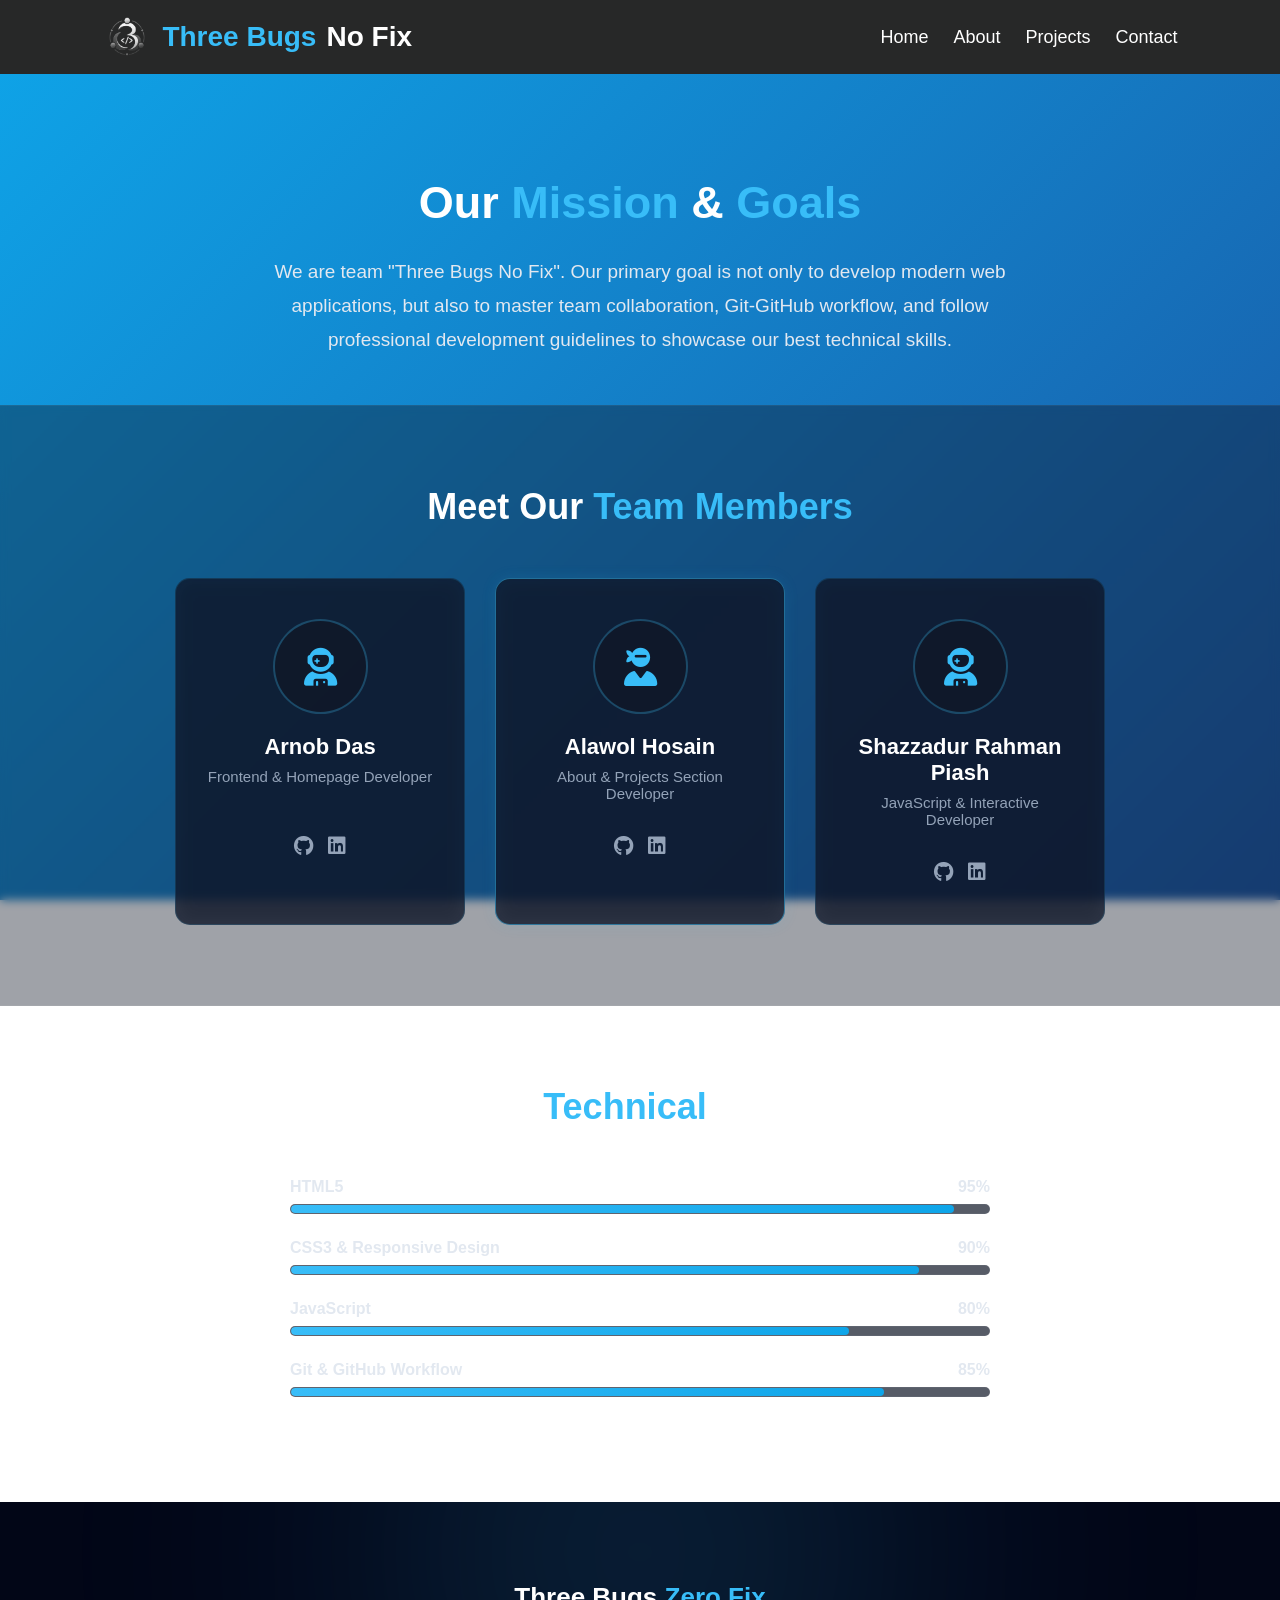
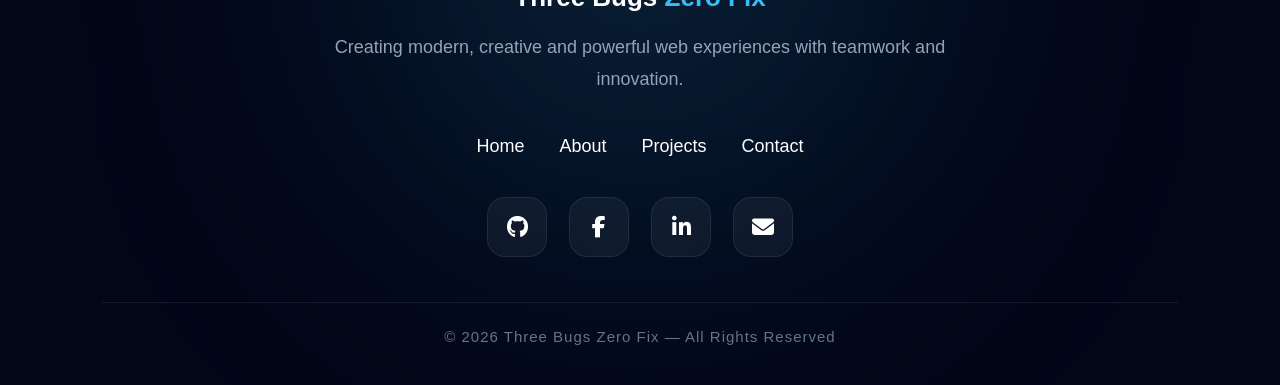
==== about.html @ 26a6f818 "about section create and header section fixed in window and link github profile in footer section, m" ====
<!doctype html>
<html lang="en">
  <head>
    <meta charset="UTF-8" />
    <meta name="viewport" content="width=device-width, initial-scale=1.0" />
    <title>Three Bugs Zero Fix</title>

    <link rel="stylesheet" href="/css/style.css" />

    <!--Font Awesome add-->
    <link
      rel="stylesheet"
      href="https://cdnjs.cloudflare.com/ajax/libs/font-awesome/6.5.2/css/all.min.css"
    />
  </head>
  <body class="about-page-body">
    <nav class="navbar">
      <div class="logo">
        <img src="images/team-logo.jpg" alt="Logo" /> Three Bugs
        <span class="accent">No Fix</span>
      </div>
      <ul class="nav-links" id="navLinks">
        <li><a href="index.html">Home</a></li>
        <li><a href="about.html" class="about-active">About</a></li>
        <li><a href="projects.html">Projects</a></li>
        <li><a href="contact.html">Contact</a></li>
      </ul>
      <div class="menu-btn" id="menuBtn">
        <i class="fas fa-bars"></i>
      </div>
    </nav>

    <section class="about-hero-section">
      <div class="about-hero-content">
        <h1>Our <span>Mission</span> & <span>Goals</span></h1>
        <p>
          We are team "Three Bugs No Fix". Our primary goal is not only to
          develop modern web applications, but also to master team
          collaboration, Git-GitHub workflow, and follow professional
          development guidelines to showcase our best technical skills.
        </p>
      </div>
    </section>

    <section class="about-team-section">
      <h2 class="about-section-title">Meet Our <span>Team Members</span></h2>
      <div class="about-team-container">
        <div class="about-member-card">
          <div class="about-member-img">
            <i class="fas fa-user-astronaut"></i>
          </div>
          <h3>Arnob Das</h3>
          <p class="about-role">Frontend & Homepage Developer</p>
          <div class="about-member-social">
            <a href="https://github.com/code-silence" target="_blank"
              ><i class="fab fa-github"></i
            ></a>
            <a href="https://linkedin.com/in/your-arnob-profile" target="_blank"
              ><i class="fab fa-linkedin"></i
            ></a>
          </div>
        </div>

        <div class="about-member-card about-highlight-card">
          <div class="about-member-img">
            <i class="fas fa-user-ninja"></i>
          </div>
          <h3>Alawol Hosain</h3>
          <p class="about-role">About & Projects Section Developer</p>
          <div class="about-member-social">
            <a href="https://github.com/alawoldiu" target="_blank"
              ><i class="fab fa-github"></i
            ></a>
            <a
              href="https://linkedin.com/in/your-alawol-profile"
              target="_blank"
              ><i class="fab fa-linkedin"></i
            ></a>
          </div>
        </div>

        <div class="about-member-card">
          <div class="about-member-img">
            <i class="fas fa-user-astronaut"></i>
          </div>
          <h3>Shazzadur Rahman Piash</h3>
          <p class="about-role">JavaScript & Interactive Developer</p>
          <div class="about-member-social">
            <a href="https://github.com/Piash123456" target="_blank"
              ><i class="fab fa-github"></i>
            </a>
            <a href="https://linkedin.com/in/your-piash-profile" target="_blank"
              ><i class="fab fa-linkedin"></i
            ></a>
          </div>
        </div>
      </div>
    </section>

    <section class="about-skills-section">
      <h2 class="about-section-title">Our <span>Technical</span> Skills</h2>
      <div class="about-skills-container">
        <div class="about-skill-box">
          <div class="about-skill-info">
            <span>HTML5</span>
            <span>95%</span>
          </div>
          <div class="about-skill-bar">
            <span class="about-html-bar"></span>
          </div>
        </div>

        <div class="about-skill-box">
          <div class="about-skill-info">
            <span>CSS3 & Responsive Design</span>
            <span>90%</span>
          </div>
          <div class="about-skill-bar"><span class="about-css-bar"></span></div>
        </div>

        <div class="about-skill-box">
          <div class="about-skill-info">
            <span>JavaScript</span>
            <span>80%</span>
          </div>
          <div class="about-skill-bar"><span class="about-js-bar"></span></div>
        </div>

        <div class="about-skill-box">
          <div class="about-skill-info">
            <span>Git & GitHub Workflow</span>
            <span>85%</span>
          </div>
          <div class="about-skill-bar"><span class="about-git-bar"></span></div>
        </div>
      </div>
    </section>

    <footer class="footer">
      <div class="footer-glow"></div>

      <div class="footer-container">
        <div class="footer-brand">
          <h3>Three Bugs <span>Zero Fix</span></h3>

          <p>
            Creating modern, creative and powerful web experiences with teamwork
            and innovation.
          </p>
        </div>

        <div class="footer-nav">
          <a href="/index.html">Home</a>
          <a href="/about.html">About</a>
          <a href="/projects.html">Projects</a>
          <a href="/contact.html">Contact</a>
        </div>

        <div class="footer-social">
          <a href="https://github.com/Three-Bugs-Zero-Fix"
            ><i class="fa-brands fa-github"></i
          ></a>

          <a href="#"><i class="fa-brands fa-facebook-f"></i></a>

          <a href="#"><i class="fa-brands fa-linkedin-in"></i></a>

          <a href="#"><i class="fa-solid fa-envelope"></i></a>
        </div>

        <div class="footer-bottom">
          <p>© 2026 Three Bugs Zero Fix — All Rights Reserved</p>
        </div>
      </div>
    </footer>

    <script src="js/script.js"></script>
  </body>
</html>
---- css/style.css ----
/* Reset */

* {
  margin: 0;
  padding: 0;
  box-sizing: border-box;
  font-family: Arial, Helvetica, sans-serif;
}

body {
  background: #0f172a;
  color: white;
}

/* Navbar */

.navbar {
  display: flex;
  justify-content: space-between;
  align-items: center;
  padding: 12px 8%;
  background: #272828;
  position: fixed;
  top: 0;
  left: 0;
  width: 100%;
  z-index: 1000;
}

.logo {
  display: flex;
  align-items: center;
  gap: 10px;
  font-size: 28px;
  font-weight: bold;
  color: #38bdf8;
}

.logo .accent {
  color: white;
}

.logo img {
  height: 50px;
  width: 50px;
  object-fit: contain;
  border-radius: 50%;
  mix-blend-mode: screen;
}

.nav-links {
  display: flex;
  list-style: none;
  gap: 25px;
}

.nav-links a {
  text-decoration: none;
  color: white;
  font-size: 18px;
  transition: 0.3s;
}

.nav-links a:hover {
  color: #38bdf8;
}

.menu-btn {
  display: none;
  font-size: 25px;
  cursor: pointer;
  color: white;
  background: #0f172a;
  border: 1px solid rgba(255, 255, 255, 0.12);
  border-radius: 10px;
  padding: 10px 14px;
  transition:
    background 0.3s,
    transform 0.2s;
}

/* Responsive phone/mobile view */
@media (max-width: 768px) {
  .navbar {
    flex-wrap: wrap;
    justify-content: space-between;
    gap: 15px;
    padding: 16px 5%;
  }

  .logo {
    font-size: 22px;
  }

  .logo img {
    height: 40px;
    width: 40px;
  }

  .menu-btn {
    display: block;
  }

  .nav-links {
    position: absolute;
    top: 72px;
    left: 0;
    right: 0;
    display: none;
    flex-direction: column;
    align-items: center;
    gap: 12px;
    background: #111827;
    padding: 16px 0 20px;
    border-top: 1px solid rgba(255, 255, 255, 0.08);
    z-index: 10;
  }

  .nav-links.active {
    display: flex;
  }

  .nav-links li {
    width: 100%;
    text-align: center;
  }

  .nav-links a {
    font-size: 20px;
    padding: 10px 24px;
    width: 100%;
    display: block;
  }
}

@media (max-width: 480px) {
  .navbar {
    padding: 14px 4%;
  }

  .logo {
    font-size: 20px;
  }

  .nav-links a {
    font-size: 18px;
    padding: 10px 18px;
  }
}

/* Hero Section */

.hero {
  position: relative;
  height: 100vh;

  background: linear-gradient(-45deg, #0f172a, #111827, #1e3a8a, #0ea5e9);

  background-size: 400% 400%;
  animation: gradientBG 12s ease infinite;

  display: flex;
  justify-content: center;
  align-items: center;
  text-align: center;

  padding: calc(60px + 12vh) 8% 40px;
  overflow: hidden;
}

/* Animated Gradient */

@keyframes gradientBG {
  0% {
    background-position: 0% 50%;
  }

  50% {
    background-position: 100% 50%;
  }

  100% {
    background-position: 0% 50%;
  }
}

/* Content */

.hero-content {
  position: relative;
  z-index: 2;
  max-width: 850px;
}

.hero-content h1 {
  font-size: 65px;
  margin-bottom: 20px;
  line-height: 1.2;
}

.hero-content h1 span {
  color: #38bdf8;
}

.typing-text {
  font-size: 30px;
  color: #facc15;
  height: 40px;
  margin-bottom: 25px;
  font-weight: bold;
}

.hero-content p {
  font-size: 20px;
  line-height: 1.8;
  color: #e2e8f0;
  margin-bottom: 35px;
}

/* Buttons */

.hero-buttons {
  display: flex;
  justify-content: center;
  gap: 20px;
  flex-wrap: wrap;
}

.btn-primary,
.btn-secondary {
  padding: 14px 32px;
  font-size: 18px;
  border-radius: 10px;
  cursor: pointer;
  transition: 0.3s;
  font-weight: bold;
}

.btn-primary {
  border: none;
  background: #38bdf8;
  color: white;
}

.btn-primary:hover {
  background: #0284c7;
  transform: translateY(-5px);
}

.btn-secondary {
  background: transparent;
  border: 2px solid #38bdf8;
  color: #38bdf8;
}

.btn-secondary:hover {
  background: #38bdf8;
  color: white;
  transform: translateY(-5px);
}

/* Mobile Responsive */

@media (max-width: 768px) {
  .hero-content h1 {
    font-size: 42px;
  }

  .typing-text {
    font-size: 24px;
  }

  .hero-content p {
    font-size: 17px;
  }

  .hero-buttons {
    flex-direction: column;
    align-items: center;
  }
}

@media (max-width: 480px) {
  .hero-content h1 {
    font-size: 34px;
  }

  .typing-text {
    font-size: 20px;
  }

  .hero-content p {
    font-size: 15px;
  }

  .btn-primary,
  .btn-secondary {
    width: 100%;
    max-width: 280px;
  }
}

/* Smooth Scroll */

html {
  scroll-behavior: smooth;
}

/* Better Responsive Layout */

@media (max-width: 992px) {
  .hero-content h1 {
    font-size: 50px;
  }

  .hero-content p {
    font-size: 18px;
  }
}

@media (max-width: 768px) {
  .hero {
    padding-top: 120px;
    padding-bottom: 80px;
  }

  .hero-content h1 {
    font-size: 40px;
  }

  .typing-text {
    font-size: 24px;
  }

  .hero-content p {
    font-size: 16px;
  }

  .hero-buttons {
    flex-direction: column;
    align-items: center;
  }

  .btn-primary,
  .btn-secondary {
    width: 250px;
  }
}

@media (max-width: 480px) {
  .hero-content h1 {
    font-size: 32px;
  }

  .typing-text {
    font-size: 20px;
  }

  .hero-content p {
    font-size: 15px;
  }

  .btn-primary,
  .btn-secondary {
    width: 100%;
  }
}

/* Footer  */

.footer {
  position: relative;

  overflow: hidden;

  background: #020617;

  padding: 80px 8% 40px;
}

/* Glow Background */

.footer-glow {
  position: absolute;

  width: 500px;
  height: 500px;

  background: rgba(56, 189, 248, 0.18);

  filter: blur(140px);

  top: -200px;
  left: 50%;

  transform: translateX(-50%);

  border-radius: 50%;
}

/* Container */

.footer-container {
  position: relative;

  z-index: 2;

  text-align: center;
}

/* Brand */

.footer-brand h3 {
  font-size: 26px;

  margin-bottom: 18px;

  color: white;
}

.footer-brand span {
  color: #38bdf8;
}

.footer-brand p {
  max-width: 700px;

  margin: auto;

  color: #94a3b8;

  line-height: 1.8;

  font-size: 18px;

  margin-bottom: 40px;
}

/* Navigation */

.footer-nav {
  display: flex;

  justify-content: center;

  gap: 35px;

  flex-wrap: wrap;

  margin-bottom: 40px;
}

.footer-nav a {
  position: relative;

  text-decoration: none;

  color: white;

  font-size: 18px;

  transition: 0.3s;
}

/* Underline Hover */

.footer-nav a::after {
  content: "";

  position: absolute;

  left: 0;
  bottom: -6px;

  width: 0%;

  height: 2px;

  background: #38bdf8;

  transition: 0.3s;
}

.footer-nav a:hover {
  color: #38bdf8;
}

.footer-nav a:hover::after {
  width: 100%;
}

/* Social Icons */

.footer-social {
  display: flex;

  justify-content: center;

  gap: 22px;

  margin-bottom: 45px;
}

.footer-social a {
  width: 60px;
  height: 60px;

  display: flex;

  align-items: center;

  justify-content: center;

  text-decoration: none;

  border-radius: 18px;

  background: rgba(255, 255, 255, 0.05);

  border: 1px solid rgba(255, 255, 255, 0.08);

  color: white;

  font-size: 22px;

  backdrop-filter: blur(12px);

  transition: 0.35s;
}

/* Hover Effect */

.footer-social a:hover {
  transform: translateY(-10px) rotate(5deg);

  background: #38bdf8;

  box-shadow: 0 0 25px rgba(56, 189, 248, 0.6);
}

/* Bottom */

.footer-bottom {
  border-top: 1px solid rgba(255, 255, 255, 0.08);

  padding-top: 25px;
}

.footer-bottom p {
  color: #64748b;

  font-size: 15px;

  letter-spacing: 1px;
}

/* Responsive */

@media (max-width: 768px) {
  .footer-brand h2 {
    font-size: 36px;
  }

  .footer-brand p {
    font-size: 16px;
  }

  .footer-nav {
    gap: 20px;
  }

  .footer-social a {
    width: 52px;
    height: 52px;

    font-size: 20px;
  }
}

/* Contact Section */

.contact {
  padding: calc(60px + 12vh) 8% 40px;
  background: linear-gradient(-45deg, #0f172a, #111827, #1e3a8a, #0ea5e9);
  background-size: 400% 400%;
  animation: gradientBG 12s ease infinite;
  min-height: 100vh;
  display: flex;
  justify-content: center;
  align-items: center;
  text-align: center;
}

.contact-content {
  max-width: 600px;
  width: 100%;
}

.contact-content h1 {
  font-size: 48px;
  margin-bottom: 40px;
  line-height: 1.2;
  color: white;
}

.contact-content h1 span {
  color: #38bdf8;
}

.contact-form {
  background: rgba(17, 24, 39, 0.9);
  padding: 40px;
  border-radius: 15px;
  box-shadow: 0 10px 30px rgba(0, 0, 0, 0.3);
  backdrop-filter: blur(10px);
}

.form-group {
  margin-bottom: 25px;
  text-align: left;
}

.form-group label {
  display: block;
  margin-bottom: 8px;
  font-size: 16px;
  color: #e2e8f0;
  font-weight: bold;
}

.form-group input,
.form-group textarea {
  width: 100%;
  padding: 12px 15px;
  border: 2px solid rgba(56, 189, 248, 0.3);
  border-radius: 8px;
  background: rgba(15, 23, 42, 0.8);
  color: white;
  font-size: 16px;
  transition:
    border-color 0.3s,
    box-shadow 0.3s;
}

.form-group input:focus,
.form-group textarea:focus {
  outline: none;
  border-color: #38bdf8;
  box-shadow: 0 0 10px rgba(56, 189, 248, 0.5);
}

.form-group textarea {
  resize: vertical;
  min-height: 120px;
}

.submit-btn {
  width: 100%;
  padding: 14px 32px;
  font-size: 18px;
  border: none;
  border-radius: 10px;
  background: #38bdf8;
  color: white;
  cursor: pointer;
  transition:
    background 0.3s,
    transform 0.2s;
  font-weight: bold;
  margin-top: 10px;
}

.submit-btn:hover {
  background: #0284c7;
  transform: translateY(-3px);
}

/* Mobile Responsive for Contact page*/

@media (max-width: 768px) {
  .contact {
    padding: 60px 5%;
  }

  .contact-content h1 {
    font-size: 36px;
  }

  .contact-form {
    padding: 30px 20px;
  }
}

@media (max-width: 480px) {
  .contact-content h1 {
    font-size: 28px;
  }

  .contact-form {
    padding: 25px 15px;
  }

  .form-group input,
  .form-group textarea {
    font-size: 16px;
    /* Prevent zoom on iOS */
  }
}

/* ==========================================================================
   About Page Specific Styles (Added by Member 2 - Alawol) - MATCHED
   ========================================================================== */

body.about-page-body {
  background: linear-gradient(-45deg, #0ea5e9, #0f172a, #1e3a8a, #0ea5e9);
  background-size: 400% 400%;
  animation: aboutPageGlow 10s ease infinite;
  background-attachment: fixed;
}

/* Custom keyframe for About smooth background loop */
@keyframes aboutPageGlow {
  0% {
    background-position: 0% 50%;
  }
  50% {
    background-position: 100% 50%;
  }
  100% {
    background-position: 0% 50%;
  }
}

/* About Hero / Mission Section (Fully transparent to show body BG) */
.about-hero-section {
  position: relative;
  min-height: 45vh;
  background: transparent;
  display: flex;
  justify-content: center;
  align-items: center;
  text-align: center;
  padding: calc(60px + 12vh) 8% 40px;
}

.about-hero-content {
  max-width: 800px;
  margin: 0 auto;
}

.about-hero-content h1 {
  font-size: 45px;
  margin-bottom: 25px;
  line-height: 1.2;
  color: white;
}

.about-hero-content h1 span {
  color: #38bdf8;
}

.about-hero-content p {
  font-size: 19px;
  line-height: 1.8;
  color: #e2e8f0;
}

/* Common Section Title */
.about-section-title {
  font-size: 36px;
  text-align: center;
  margin-bottom: 50px;
  color: white;
}

.about-section-title span {
  color: #38bdf8;
}

/* Team Section (Semi-transparent glassmorphism style) */
.about-team-section {
  padding: 80px 8%;
  background: rgba(17, 24, 39, 0.4);
  backdrop-filter: blur(5px);
  border-top: 1px solid rgba(255, 255, 255, 0.05);
  border-bottom: 1px solid rgba(255, 255, 255, 0.05);
}

.about-team-container {
  display: flex;
  justify-content: center;
  gap: 30px;
  flex-wrap: wrap;
  max-width: 1200px;
  margin: 0 auto;
}

.about-member-card {
  background: rgba(15, 23, 42, 0.75);
  border: 1px solid rgba(56, 189, 248, 0.15);
  border-radius: 15px;
  padding: 40px 30px;
  text-align: center;
  width: 290px;
  backdrop-filter: blur(10px);
  transition:
    transform 0.3s,
    box-shadow 0.3s,
    border-color 0.3s;
}

.about-member-card:hover {
  transform: translateY(-8px);
  box-shadow: 0 10px 25px rgba(56, 189, 248, 0.25);
  border-color: #38bdf8;
}

/* Highlight Member 2 (Alawol) Card */
.about-highlight-card {
  border-color: rgba(56, 189, 248, 0.5);
  box-shadow: 0 0 15px rgba(56, 189, 248, 0.1);
}

.about-member-img {
  width: 95px;
  height: 95px;
  background: rgba(17, 24, 39, 0.8);
  border-radius: 50%;
  margin: 0 auto 20px;
  display: flex;
  align-items: center;
  justify-content: center;
  font-size: 38px;
  color: #38bdf8;
  border: 2px solid rgba(56, 189, 248, 0.3);
}

.about-member-card h3 {
  font-size: 22px;
  margin-bottom: 8px;
  color: white;
}

.about-role {
  color: #94a3b8;
  font-size: 15px;
  margin-bottom: 25px;
  height: 42px;
}

.about-member-social {
  display: flex;
  justify-content: center;
  gap: 15px;
}

.about-member-social a {
  color: #94a3b8;
  font-size: 20px;
  transition: 0.3s;
}

.about-member-social a:hover {
  color: #38bdf8;
  transform: scale(1.1);
}

/* Skills Section (Fully transparent) */
.about-skills-section {
  padding: 80px 8%;
  background: transparent;
}

.about-skills-container {
  max-width: 700px;
  margin: 0 auto;
}

.about-skill-box {
  margin-bottom: 25px;
}

.about-skill-info {
  display: flex;
  justify-content: space-between;
  margin-bottom: 8px;
  font-size: 16px;
  font-weight: bold;
  color: #e2e8f0;
}

.about-skill-bar {
  width: 100%;
  height: 10px;
  background: rgba(17, 24, 39, 0.7);
  border-radius: 5px;
  overflow: hidden;
  border: 1px solid rgba(255, 255, 255, 0.05);
}

.about-skill-bar span {
  display: block;
  height: 100%;
  background: linear-gradient(90deg, #38bdf8, #0ea5e9);
  border-radius: 5px;
}

/* Skills Individual Widths */
.about-html-bar {
  width: 95%;
}
.about-css-bar {
  width: 90%;
}
.about-js-bar {
  width: 80%;
}
.about-git-bar {
  width: 85%;
}

/* Responsive Adjustments for About Page */
@media (max-width: 768px) {
  .about-hero-section {
    padding-top: 100px;
    padding-bottom: 40px;
    min-height: auto;
  }
  .about-hero-content h1 {
    font-size: 36px;
  }
  .about-hero-content p {
    font-size: 16px;
  }
  .about-section-title {
    font-size: 28px;
  }
  .about-member-card {
    width: 100%;
    max-width: 320px;
  }
}

@media (max-width: 480px) {
  .about-hero-content h1 {
    font-size: 30px;
  }
}
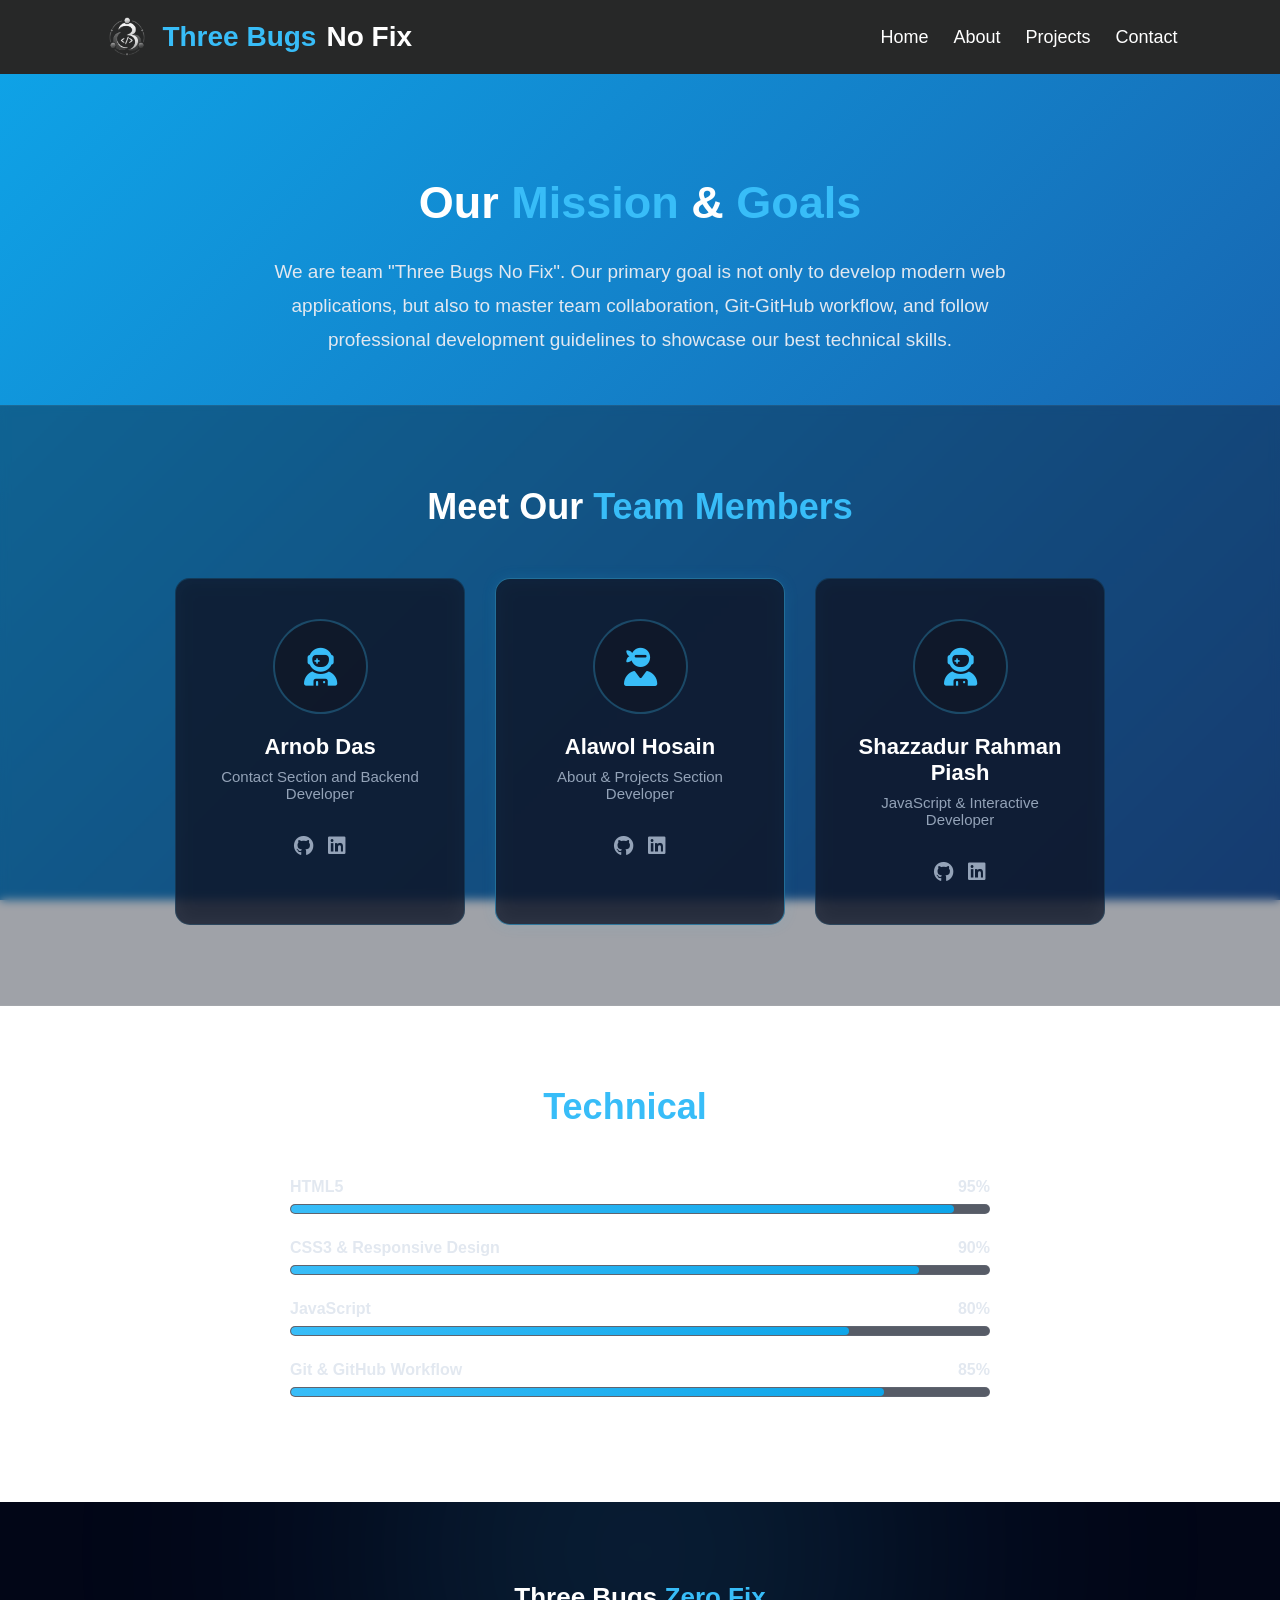
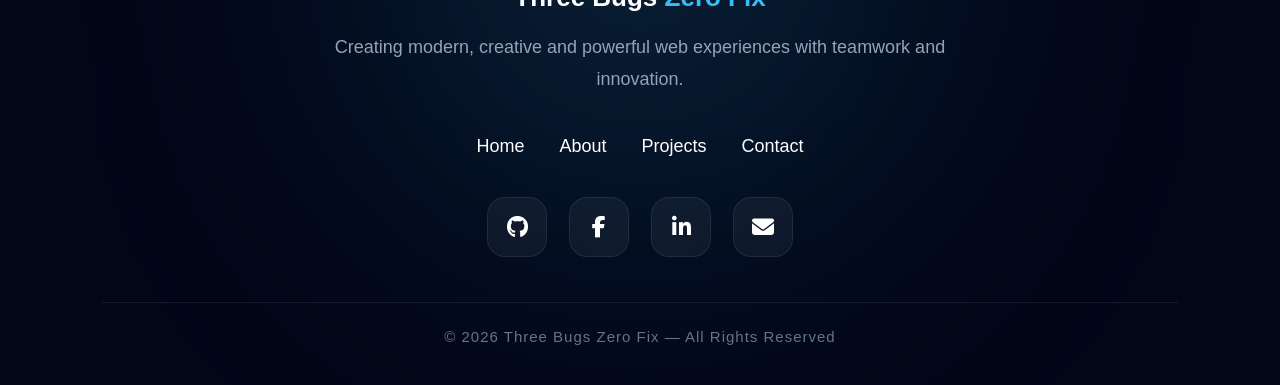
==== commit 82c37a6f: "contact mobile layout issue fixed" ====
--- a/about.html
+++ b/about.html
@@ -50,7 +50,7 @@
             <i class="fas fa-user-astronaut"></i>
           </div>
           <h3>Arnob Das</h3>
-          <p class="about-role">Frontend & Homepage Developer</p>
+          <p class="about-role">Contact Section and Backend Developer</p>
           <div class="about-member-social">
             <a href="https://github.com/code-silence" target="_blank"
               ><i class="fab fa-github"></i
--- a/css/style.css
+++ b/css/style.css
@@ -679,7 +679,7 @@
 
 @media (max-width: 768px) {
   .contact {
-    padding: 60px 5%;
+    padding: 100px 5%;
   }
 
   .contact-content h1 {
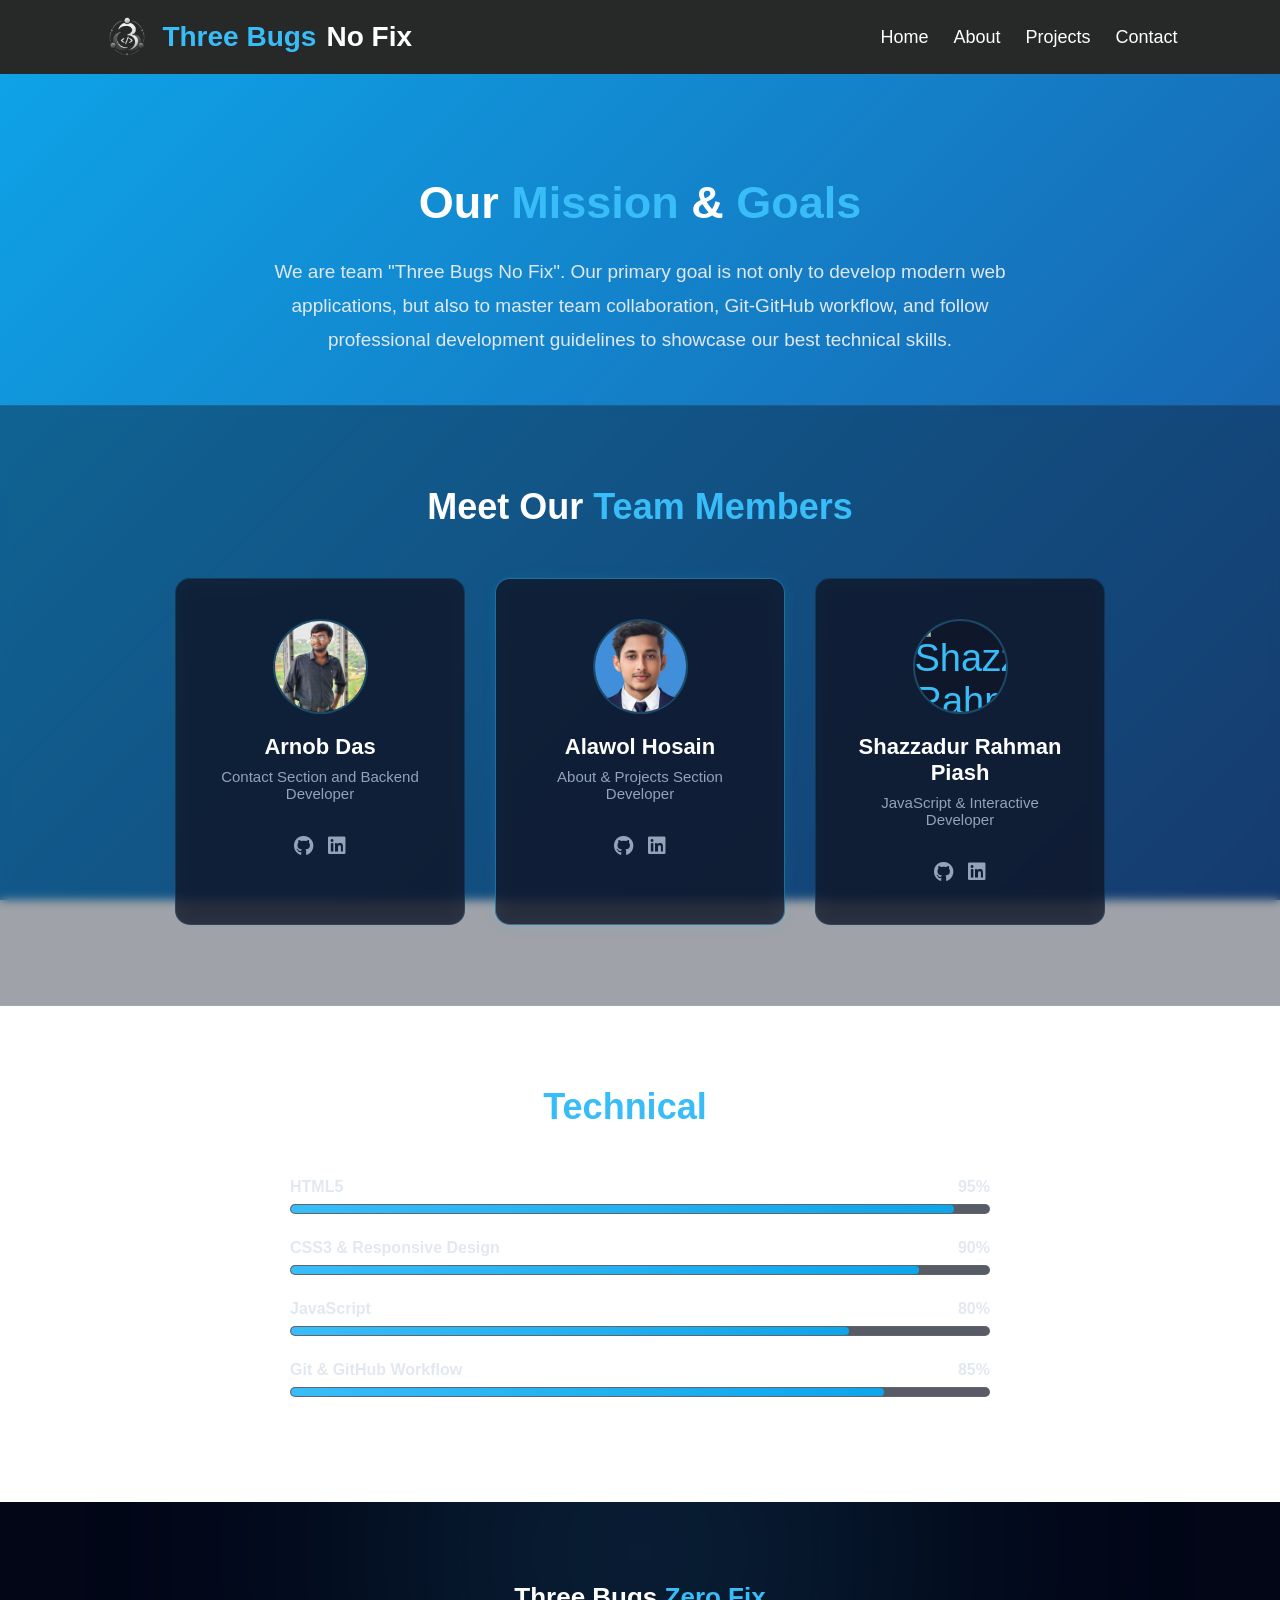
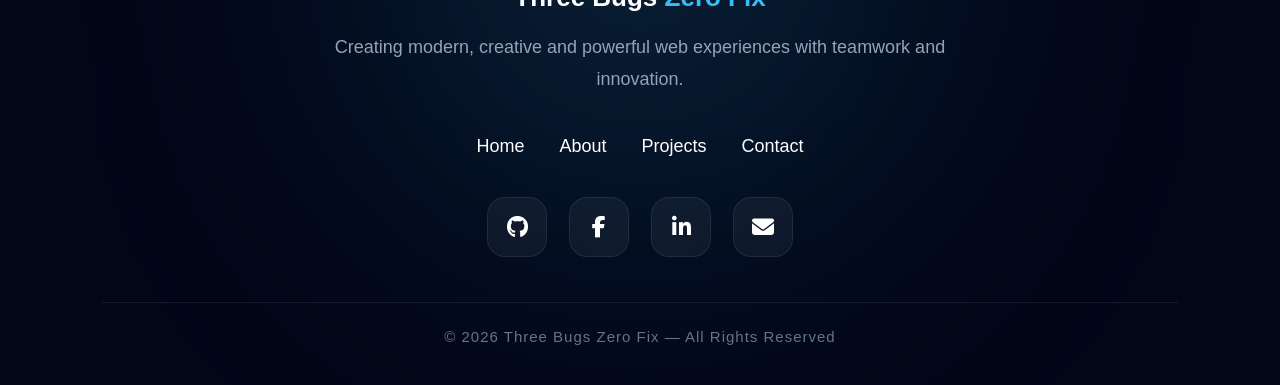
==== commit c96551fe: "create about section and developer card" ====
--- a/about.html
+++ b/about.html
@@ -47,7 +47,7 @@
       <div class="about-team-container">
         <div class="about-member-card">
           <div class="about-member-img">
-            <i class="fas fa-user-astronaut"></i>
+            <img src="images/arnob.jpg" alt="Arnob Das" />
           </div>
           <h3>Arnob Das</h3>
           <p class="about-role">Contact Section and Backend Developer</p>
@@ -60,10 +60,9 @@
             ></a>
           </div>
         </div>
-
         <div class="about-member-card about-highlight-card">
           <div class="about-member-img">
-            <i class="fas fa-user-ninja"></i>
+            <img src="images/alawol.jpg" alt="Alawol Hosain" />
           </div>
           <h3>Alawol Hosain</h3>
           <p class="about-role">About & Projects Section Developer</p>
@@ -78,10 +77,9 @@
             ></a>
           </div>
         </div>
-
         <div class="about-member-card">
           <div class="about-member-img">
-            <i class="fas fa-user-astronaut"></i>
+            <img src="images/piash.jpg" alt="Shazzadur Rahman Piash" />
           </div>
           <h3>Shazzadur Rahman Piash</h3>
           <p class="about-role">JavaScript & Interactive Developer</p>
--- a/css/style.css
+++ b/css/style.css
@@ -834,6 +834,13 @@
   color: #38bdf8;
   border: 2px solid rgba(56, 189, 248, 0.3);
 }
+/* Team member picture styling */
+.about-member-img img {
+  width: 100%;
+  height: 100%;
+  object-fit: cover;
+  border-radius: 50%;
+}
 
 .about-member-card h3 {
   font-size: 22px;
